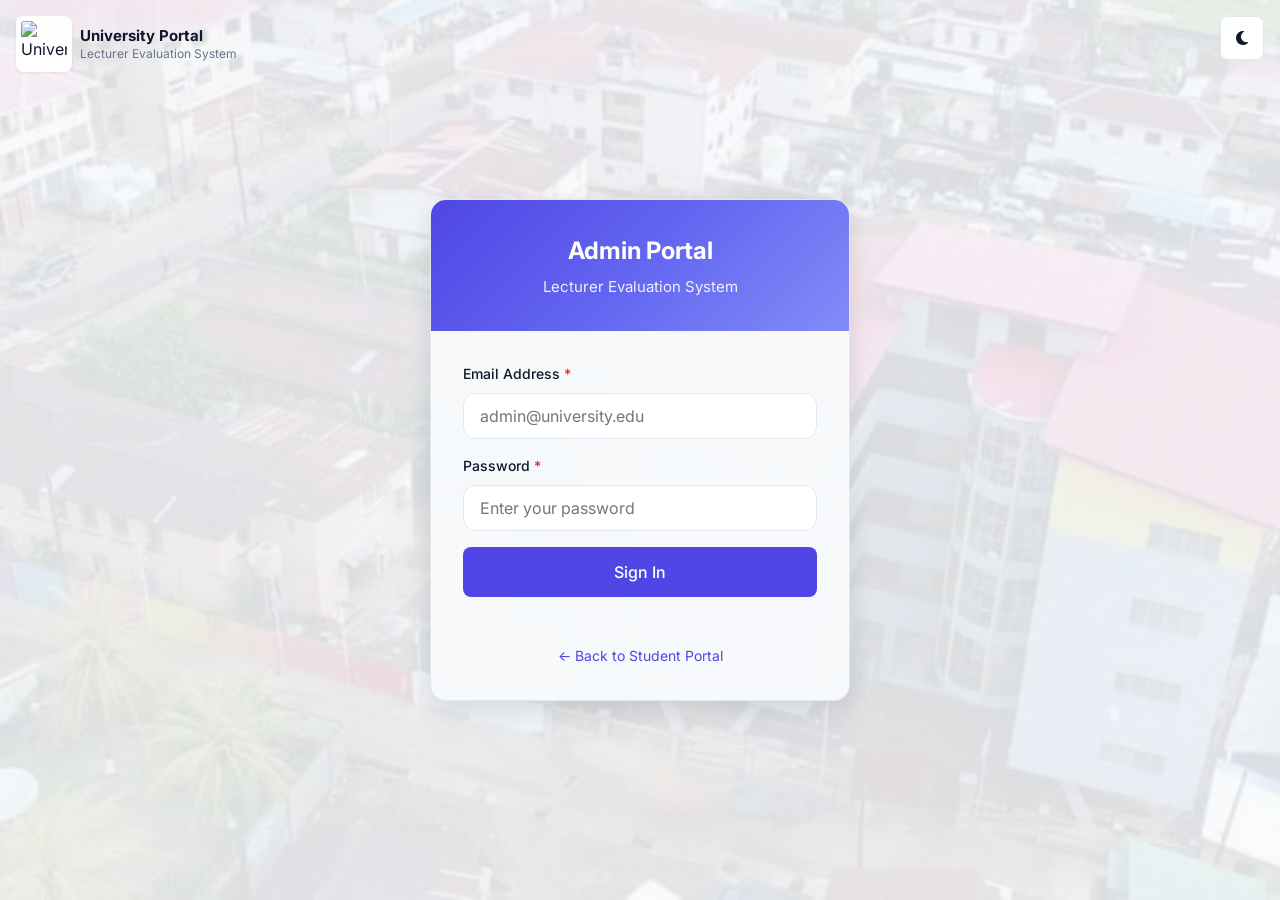
==== pages/admin-analytics.html @ 9523ce8c "first push" ====
<!DOCTYPE html>
<html lang="en">
<head>
  <meta charset="UTF-8">
  <meta name="viewport" content="width=device-width, initial-scale=1.0">
  <title>Analytics — Admin Portal</title>
  <link rel="stylesheet" href="../assets/css/main.css">
</head>
<body>
  <div class="admin-layout">
    <div class="sidebar-overlay"></div>

    <aside class="admin-sidebar">
      <div class="admin-sidebar__brand">
        <img src="../assets/images/school-logo.svg" alt="University Logo" class="school-logo school-logo--sm" width="40" height="40">
        <div class="admin-sidebar__brand-info">
          <h2>Admin Portal</h2>
          <p>Lecturer Evaluation</p>
        </div>
      </div>
      <button class="sidebar-close" aria-label="Close sidebar"><i class="fa-solid fa-xmark"></i></button>
      <nav>
        <ul class="admin-nav">
          <li><a href="admin-dashboard.html" class="admin-nav__link" data-page="dashboard"><span class="nav-icon"><i class="fa-solid fa-gauge-high"></i></span><span>Dashboard</span></a></li>
          <li><a href="admin-departments.html" class="admin-nav__link" data-page="departments"><span class="nav-icon"><i class="fa-solid fa-building-columns"></i></span><span>Departments</span></a></li>
          <li><a href="admin-lecturers.html" class="admin-nav__link" data-page="lecturers"><span class="nav-icon"><i class="fa-solid fa-user-graduate"></i></span><span>Lecturers</span></a></li>
          <li><a href="admin-analytics.html" class="admin-nav__link" data-page="analytics"><span class="nav-icon"><i class="fa-solid fa-chart-line"></i></span><span>Analytics</span></a></li>
          <li><a href="#" class="admin-nav__link" data-logout><span class="nav-icon"><i class="fa-solid fa-right-from-bracket"></i></span><span>Logout</span></a></li>
        </ul>
      </nav>
    </aside>

    <div class="admin-content">
      <div class="admin-topbar">
        <div class="flex gap-sm" style="align-items:center;">
          <button class="sidebar-toggle" aria-label="Toggle menu"><i class="fa-solid fa-bars"></i></button>
          <h1 class="admin-topbar__title">Analytics</h1>
        </div>
        <div class="admin-topbar__actions">
          <button class="theme-toggle theme-toggle--dark" data-theme-toggle aria-label="Toggle theme"><i class="fa-solid fa-moon"></i></button>
        </div>
      </div>

      <div class="admin-page">
        <!-- Summary Stats -->
        <div class="grid grid--3 mb-lg">
          <div class="stat-card stat-card--primary">
            <p class="stat-card__label">Overall Average Rating</p>
            <p class="stat-card__value" id="overall-rating">—</p>
          </div>
          <div class="stat-card stat-card--success">
            <p class="stat-card__label">Total Evaluations</p>
            <p class="stat-card__value" id="total-evaluations">—</p>
          </div>
          <div class="stat-card stat-card--warning">
            <p class="stat-card__label">Active Lecturers</p>
            <p class="stat-card__value" id="active-lecturers">—</p>
          </div>
        </div>

        <div class="grid grid--2 gap-lg mb-lg">
          <!-- Top 5 Lecturers -->
          <div class="card">
            <h2 class="card__title mb-md"><i class="fa-solid fa-trophy" style="margin-right:0.5rem;color:var(--color-primary);"></i>Top 5 Lecturers</h2>
            <div id="top5-chart" class="bar-chart"></div>
          </div>

          <!-- Rating Distribution -->
          <div class="card">
            <h2 class="card__title mb-md"><i class="fa-solid fa-star" style="margin-right:0.5rem;color:var(--color-warning);"></i>Rating Distribution</h2>
            <div id="rating-distribution"></div>
          </div>
        </div>

        <!-- Department Performance -->
        <div class="card mb-lg">
          <h2 class="card__title mb-md"><i class="fa-solid fa-building-columns" style="margin-right:0.5rem;color:var(--color-primary);"></i>Department Performance</h2>
          <div id="dept-chart" class="bar-chart"></div>
        </div>

        <!-- Lecturer Stats Table -->
        <div class="card">
          <h2 class="card__title mb-md"><i class="fa-solid fa-user-graduate" style="margin-right:0.5rem;color:var(--color-primary);"></i>Lecturer Evaluation Statistics</h2>
          <div class="table-wrapper">
            <table class="table">
              <thead>
                <tr>
                  <th>Lecturer</th>
                  <th>Department</th>
                  <th>Avg Rating</th>
                  <th>Total Evaluations</th>
                </tr>
              </thead>
              <tbody id="lecturer-stats-table">
                <tr><td colspan="4" class="text-center text-muted">Loading...</td></tr>
              </tbody>
            </table>
          </div>
        </div>

        <div id="analytics-error" class="empty-state" style="display:none;">
          <div class="empty-state__icon"><i class="fa-solid fa-triangle-exclamation"></i></div>
          <h3 class="empty-state__title">Unable to Load Analytics</h3>
          <p id="analytics-error-msg"></p>
          <button class="btn btn--primary mt-md" id="retry-btn">Retry</button>
        </div>
      </div>
    </div>
  </div>

  <script src="../assets/js/loader.js"></script>
  <script src="../assets/js/theme.js"></script>
  <script src="../assets/js/api.js"></script>
  <script src="../assets/js/ui.js"></script>
  <script>
    (function () {
      'use strict';

      if (!UI.requireAdminAuth()) return;
      UI.initAdminSidebar('analytics');

      async function loadAnalytics() {
        try {
          var data;
          try {
            data = await API.getAnalytics();
          } catch (e) {
            /* Fallback to dashboard endpoint if /analytics not available */
            data = await API.getDashboardAnalytics();
          }

          var stats = data.stats || data;

          document.getElementById('overall-rating').textContent =
            UI.formatNumber(stats.average_rating ?? stats.averageRating ?? 0, 1) + ' ★';
          document.getElementById('total-evaluations').textContent =
            stats.total_evaluations ?? stats.totalEvaluations ?? '0';
          document.getElementById('active-lecturers').textContent =
            stats.total_lecturers ?? stats.totalLecturers ?? '0';

          /* Top 5 lecturers */
          var topLecturers = (data.top_lecturers || data.topLecturers || []).slice(0, 5);
          var topData = topLecturers.map(function (l) {
            return {
              label: l.name || l.lecturer_name,
              value: l.average_rating ?? l.averageRating ?? l.rating ?? 0
            };
          });
          UI.renderBarChart(document.getElementById('top5-chart'), topData, 5);

          /* Rating distribution (1-5 stars) */
          var distribution = data.rating_distribution || data.ratingDistribution || {
            1: 0, 2: 0, 3: 0, 4: 0, 5: 0
          };
          UI.renderRatingDistribution(document.getElementById('rating-distribution'), distribution);

          /* Department performance */
          var deptPerf = data.department_performance || data.departmentPerformance || [];
          var deptData = deptPerf.map(function (d) {
            return {
              label: d.name || d.department_name,
              value: d.average_rating ?? d.averageRating ?? d.rating ?? 0
            };
          });
          UI.renderBarChart(document.getElementById('dept-chart'), deptData, 5);

          /* Lecturer stats table */
          var lecturerStats = data.lecturer_stats || data.lecturerStats || topLecturers;
          var tableBody = document.getElementById('lecturer-stats-table');

          if (!lecturerStats || lecturerStats.length === 0) {
            tableBody.innerHTML = '<tr><td colspan="4" class="text-center text-muted">No evaluation data yet</td></tr>';
          } else {
            tableBody.innerHTML = lecturerStats.map(function (l) {
              return '<tr>' +
                '<td><strong>' + UI.sanitizeInput(l.name || l.lecturer_name) + '</strong></td>' +
                '<td>' + UI.sanitizeInput(l.department_name || l.department?.name || '—') + '</td>' +
                '<td><span class="badge badge--success">' +
                  UI.formatNumber(l.average_rating ?? l.averageRating ?? 0, 1) + ' ★</span></td>' +
                '<td>' + (l.total_evaluations ?? l.totalEvaluations ?? l.evaluation_count ?? 0) + '</td>' +
              '</tr>';
            }).join('');
          }

          document.getElementById('analytics-error').style.display = 'none';
        } catch (err) {
          document.getElementById('analytics-error').style.display = 'block';
          document.getElementById('analytics-error-msg').textContent = err.message;
        }
      }

      document.getElementById('retry-btn').addEventListener('click', loadAnalytics);
      loadAnalytics();
    })();
  </script>
</body>
</html>
---- assets/css/main.css ----
/* ============================================
   Lecturer Evaluation System — Design System
   ============================================ */

@import url('https://cdnjs.cloudflare.com/ajax/libs/font-awesome/6.4.0/css/all.min.css');
@import url('https://fonts.googleapis.com/css2?family=Inter:wght@400;500;600;700&display=swap');

:root {
  /* Colors — Light Theme */
  --color-primary: #4f46e5;
  --color-primary-hover: #4338ca;
  --color-primary-light: #eef2ff;
  --color-success: #16a34a;
  --color-success-light: #dcfce7;
  --color-warning: #ea580c;
  --color-warning-light: #ffedd5;
  --color-error: #dc2626;
  --color-error-light: #fee2e2;

  --color-bg: #f8fafc;
  --color-bg-secondary: #ffffff;
  --color-surface: #ffffff;
  --color-border: #e2e8f0;
  --color-text: #0f172a;
  --color-text-secondary: #64748b;
  --color-text-muted: #94a3b8;

  --gradient-header: linear-gradient(135deg, #4f46e5 0%, #6366f1 50%, #818cf8 100%);
  --shadow-sm: 0 1px 3px rgba(15, 23, 42, 0.08);
  --shadow-md: 0 4px 12px rgba(15, 23, 42, 0.1);
  --shadow-lg: 0 8px 24px rgba(15, 23, 42, 0.12);

  --radius-sm: 8px;
  --radius-md: 12px;
  --radius-lg: 16px;

  --spacing-xs: 4px;
  --spacing-sm: 8px;
  --spacing-md: 16px;
  --spacing-lg: 24px;
  --spacing-xl: 32px;
  --spacing-2xl: 48px;

  --transition: 0.3s ease;
  --font-family: 'Inter', -apple-system, BlinkMacSystemFont, 'Segoe UI', sans-serif;
  --header-height: 64px;
  --sidebar-width: 260px;

  /* School background overlay — light theme */
  --bg-overlay: rgba(248, 250, 252, 0.88);
  --bg-overlay-strong: rgba(248, 250, 252, 0.94);
}

[data-theme="dark"] {
  --color-primary: #818cf8;
  --color-primary-hover: #a5b4fc;
  --color-primary-light: #1e1b4b;
  --color-success: #22c55e;
  --color-success-light: #14532d;
  --color-warning: #fb923c;
  --color-warning-light: #431407;
  --color-error: #f87171;
  --color-error-light: #450a0a;

  --color-bg: #0f172a;
  --color-bg-secondary: #1e293b;
  --color-surface: #1e293b;
  --color-border: #334155;
  --color-text: #f1f5f9;
  --color-text-secondary: #94a3b8;
  --color-text-muted: #64748b;

  --gradient-header: linear-gradient(135deg, #312e81 0%, #3730a3 50%, #4338ca 100%);
  --shadow-sm: 0 1px 3px rgba(0, 0, 0, 0.3);
  --shadow-md: 0 4px 12px rgba(0, 0, 0, 0.4);
  --shadow-lg: 0 8px 24px rgba(0, 0, 0, 0.5);

  /* School background overlay — dark theme */
  --bg-overlay: rgba(15, 23, 42, 0.86);
  --bg-overlay-strong: rgba(15, 23, 42, 0.92);
}

/* ============================================
   Reset & Base
   ============================================ */

*,
*::before,
*::after {
  box-sizing: border-box;
  margin: 0;
  padding: 0;
}

html {
  scroll-behavior: smooth;
}

body {
  font-family: var(--font-family);
  font-size: 16px;
  line-height: 1.6;
  color: var(--color-text);
  background-color: var(--color-bg);
  background-image:
    linear-gradient(var(--bg-overlay), var(--bg-overlay)),
    url('../images/building.jpg');
  background-size: cover;
  background-position: center center;
  background-attachment: fixed;
  background-repeat: no-repeat;
  transition: background-color var(--transition), color var(--transition);
  min-height: 100vh;
}

a {
  color: var(--color-primary);
  text-decoration: none;
  transition: color var(--transition);
}

a:hover {
  color: var(--color-primary-hover);
}

img {
  max-width: 100%;
  display: block;
}

button,
input,
select,
textarea {
  font-family: inherit;
  font-size: inherit;
}

/* ============================================
   Layout
   ============================================ */

.app-header {
  position: sticky;
  top: 0;
  z-index: 100;
  background: var(--gradient-header);
  color: #ffffff;
  padding: var(--spacing-md) var(--spacing-lg);
  box-shadow: var(--shadow-md);
}

.app-header__inner {
  max-width: 1200px;
  margin: 0 auto;
  display: flex;
  align-items: center;
  justify-content: space-between;
  gap: var(--spacing-md);
}

.app-header__brand {
  display: flex;
  align-items: center;
  gap: var(--spacing-sm);
  color: #ffffff;
  font-weight: 700;
  font-size: 1.125rem;
}

.app-header__brand:hover {
  color: #ffffff;
  opacity: 0.9;
}

.app-header__brand-icon {
  width: 36px;
  height: 36px;
  background: rgba(255, 255, 255, 0.2);
  border-radius: var(--radius-sm);
  display: flex;
  align-items: center;
  justify-content: center;
  font-size: 1.25rem;
}

/* School logo — top-left on all pages */
.school-logo {
  width: 48px;
  height: 48px;
  object-fit: contain;
  flex-shrink: 0;
  border-radius: var(--radius-sm);
  background: rgba(255, 255, 255, 0.95);
  padding: 4px;
  box-shadow: var(--shadow-sm);
  transition: transform var(--transition), box-shadow var(--transition);
}

.school-logo--sm {
  width: 40px;
  height: 40px;
  padding: 3px;
}

.school-logo--lg {
  width: 56px;
  height: 56px;
  padding: 5px;
}

a:hover .school-logo {
  transform: scale(1.04);
  box-shadow: var(--shadow-md);
}

.app-header__brand-text {
  display: flex;
  flex-direction: column;
  line-height: 1.25;
}

.app-header__brand-text small {
  font-size: 0.6875rem;
  font-weight: 500;
  opacity: 0.85;
  letter-spacing: 0.02em;
}

.app-header__actions {
  display: flex;
  align-items: center;
  gap: var(--spacing-sm);
}

.app-main {
  max-width: 1200px;
  margin: 0 auto;
  padding: var(--spacing-lg);
}

.app-main--wide {
  max-width: 1400px;
}

.page-title {
  font-size: 1.75rem;
  font-weight: 700;
  margin-bottom: var(--spacing-sm);
  color: var(--color-text);
}

.page-subtitle {
  color: var(--color-text-secondary);
  margin-bottom: var(--spacing-lg);
  font-size: 1rem;
}

/* Admin Layout */
.admin-layout {
  display: flex;
  min-height: 100vh;
}

.admin-sidebar {
  width: var(--sidebar-width);
  background: var(--bg-overlay-strong);
  backdrop-filter: blur(12px);
  -webkit-backdrop-filter: blur(12px);
  border-right: 1px solid var(--color-border);
  padding: var(--spacing-lg) 0;
  position: fixed;
  top: 0;
  left: 0;
  height: 100vh;
  overflow-y: auto;
  transition: transform var(--transition), background-color var(--transition);
  z-index: 200;
}

.admin-sidebar__brand {
  padding: 0 var(--spacing-lg) var(--spacing-lg);
  border-bottom: 1px solid var(--color-border);
  margin-bottom: var(--spacing-md);
  display: flex;
  align-items: center;
  gap: var(--spacing-sm);
}

.admin-sidebar__brand-info h2 {
  font-size: 1rem;
  font-weight: 700;
  color: var(--color-primary);
  line-height: 1.3;
}

.admin-sidebar__brand-info p {
  font-size: 0.6875rem;
  color: var(--color-text-muted);
  margin-top: 2px;
}

.admin-nav {
  list-style: none;
  margin: 0;
  padding: 0;
}

.admin-nav__link {
  display: flex;
  align-items: center;
  gap: var(--spacing-md);
  padding: 0.85rem 1.25rem;
  color: var(--color-text-secondary);
  font-weight: 600;
  font-size: 0.95rem;
  transition: background var(--transition), color var(--transition), transform var(--transition);
  border-left: 3px solid transparent;
  border-radius: 12px;
  margin: 0 var(--spacing-md) var(--spacing-sm) var(--spacing-md);
}

.admin-nav__link:hover {
  color: var(--color-primary);
  background: rgba(79, 70, 229, 0.08);
  transform: translateX(1px);
}

.admin-nav__link.active {
  color: var(--color-primary);
  background: var(--color-primary-light);
  border-left-color: var(--color-primary);
}

.admin-nav__link .nav-icon {
  width: 28px;
  min-width: 28px;
  height: 28px;
  display: inline-flex;
  align-items: center;
  justify-content: center;
  color: inherit;
  font-size: 1rem;
}

.admin-nav__link span {
  white-space: nowrap;
}

.admin-content {
  flex: 1;
  margin-left: var(--sidebar-width);
  min-height: 100vh;
}

.admin-topbar {
  background: var(--bg-overlay-strong);
  backdrop-filter: blur(12px);
  -webkit-backdrop-filter: blur(12px);
  border-bottom: 1px solid var(--color-border);
  padding: var(--spacing-md) var(--spacing-lg);
  display: flex;
  align-items: center;
  justify-content: space-between;
  position: sticky;
  top: 0;
  z-index: 100;
}

.admin-topbar__title {
  font-size: 1.25rem;
  font-weight: 600;
}

.admin-topbar__actions {
  display: flex;
  align-items: center;
  gap: var(--spacing-sm);
}

.admin-page {
  padding: var(--spacing-lg);
}

/* Mobile sidebar toggle */
.sidebar-toggle {
  display: none;
  background: transparent;
  border: 1px solid var(--color-border);
  color: var(--color-text);
  cursor: pointer;
  padding: 0.75rem;
  border-radius: var(--radius-sm);
  min-width: 44px;
  min-height: 44px;
  display: inline-flex;
  align-items: center;
  justify-content: center;
  transition: background var(--transition), color var(--transition), transform var(--transition);
}

.sidebar-toggle:hover,
.sidebar-toggle:focus-visible {
  background: var(--color-primary-light);
  color: var(--color-primary);
  transform: translateY(-1px);
}

.sidebar-toggle i {
  font-size: 1rem;
}

.sidebar-overlay {
  display: none;
  position: fixed;
  inset: 0;
  background: rgba(0, 0, 0, 0.45);
  z-index: 150;
}

.sidebar-close {
  display: none;
  position: absolute;
  top: var(--spacing-md);
  right: var(--spacing-md);
  background: transparent;
  border: none;
  color: var(--color-text-secondary);
  cursor: pointer;
  width: 40px;
  height: 40px;
  border-radius: 50%;
  transition: background var(--transition), color var(--transition);
  align-items: center;
  justify-content: center;
}

.sidebar-close:hover,
.sidebar-close:focus-visible {
  background: var(--color-primary-light);
  color: var(--color-primary);
}

.sidebar-close i {
  font-size: 1rem;
}

/* ============================================
   Grid & Flex Utilities
   ============================================ */

.grid {
  display: grid;
  gap: var(--spacing-md);
}

.grid--2 {
  grid-template-columns: repeat(2, 1fr);
}

.grid--3 {
  grid-template-columns: repeat(3, 1fr);
}

.grid--4 {
  grid-template-columns: repeat(4, 1fr);
}

.grid--auto {
  grid-template-columns: repeat(auto-fill, minmax(280px, 1fr));
}

.flex {
  display: flex;
}

.flex-center {
  display: flex;
  align-items: center;
  justify-content: center;
}

.flex-between {
  display: flex;
  align-items: center;
  justify-content: space-between;
}

.gap-sm { gap: var(--spacing-sm); }
.gap-md { gap: var(--spacing-md); }
.gap-lg { gap: var(--spacing-lg); }

.mt-sm { margin-top: var(--spacing-sm); }
.mt-md { margin-top: var(--spacing-md); }
.mt-lg { margin-top: var(--spacing-lg); }
.mb-md { margin-bottom: var(--spacing-md); }
.mb-lg { margin-bottom: var(--spacing-lg); }

.text-center { text-align: center; }
.text-muted { color: var(--color-text-secondary); }
.text-sm { font-size: 0.875rem; }

/* ============================================
   Card Component
   ============================================ */

.card {
  background: var(--bg-overlay-strong);
  backdrop-filter: blur(8px);
  -webkit-backdrop-filter: blur(8px);
  border: 1px solid transparent;
  border-radius: var(--radius-lg);
  box-shadow: var(--shadow-sm);
  padding: var(--spacing-lg);
  transition: box-shadow var(--transition), transform var(--transition), border-color var(--transition);
}

.card--hover:hover {
  box-shadow: var(--shadow-md);
  transform: translateY(-2px);
  border-color: var(--color-primary);
}

.card--clickable {
  cursor: pointer;
}

.card__header {
  margin-bottom: var(--spacing-md);
}

.card__title {
  font-size: 1.125rem;
  font-weight: 600;
  color: var(--color-text);
}

.card__subtitle {
  font-size: 0.875rem;
  color: var(--color-text-secondary);
  margin-top: var(--spacing-xs);
}

.card__body {
  color: var(--color-text-secondary);
}

.card__footer {
  margin-top: var(--spacing-md);
  padding-top: var(--spacing-md);
  border-top: 1px solid var(--color-border);
  display: flex;
  align-items: center;
  justify-content: space-between;
}

.card__icon {
  width: 48px;
  height: 48px;
  border-radius: var(--radius-sm);
  background: var(--color-primary-light);
  color: var(--color-primary);
  display: flex;
  align-items: center;
  justify-content: center;
  font-size: 1.5rem;
  margin-bottom: var(--spacing-md);
}

/* Stat Card */
.stat-card {
  background: var(--bg-overlay-strong);
  backdrop-filter: blur(8px);
  -webkit-backdrop-filter: blur(8px);
  border: 1px solid var(--color-border);
  border-radius: var(--radius-md);
  padding: var(--spacing-lg);
  box-shadow: var(--shadow-sm);
  transition: all var(--transition);
}

.stat-card:hover {
  box-shadow: var(--shadow-md);
}

.stat-card__label {
  font-size: 0.875rem;
  color: var(--color-text-secondary);
  font-weight: 500;
  margin-bottom: var(--spacing-sm);
}

.stat-card__value {
  font-size: 2rem;
  font-weight: 700;
  color: var(--color-text);
  line-height: 1.2;
}

.stat-card__change {
  font-size: 0.8125rem;
  margin-top: var(--spacing-sm);
  color: var(--color-success);
}

.stat-card--primary .stat-card__value { color: var(--color-primary); }
.stat-card--success .stat-card__value { color: var(--color-success); }
.stat-card--warning .stat-card__value { color: var(--color-warning); }

/* ============================================
   Button Component
   ============================================ */

.btn {
  display: inline-flex;
  align-items: center;
  justify-content: center;
  gap: var(--spacing-sm);
  padding: var(--spacing-sm) var(--spacing-md);
  border-radius: var(--radius-sm);
  font-weight: 500;
  font-size: 0.9375rem;
  cursor: pointer;
  border: 1px solid transparent;
  transition: all var(--transition);
  white-space: nowrap;
  line-height: 1.5;
}

.btn__icon {
  display: inline-flex;
  align-items: center;
  justify-content: center;
}

.btn__text {
  display: inline-flex;
}

.btn--responsive {
  min-width: 3rem;
}

.btn:disabled,
.btn.is-loading {
  opacity: 0.6;
  cursor: not-allowed;
  pointer-events: none;
}

.btn--primary {
  background: var(--color-primary);
  color: #ffffff;
}

.btn--primary:hover:not(:disabled) {
  background: var(--color-primary-hover);
  box-shadow: var(--shadow-sm);
}

.btn--secondary {
  background: var(--color-bg);
  color: var(--color-text);
  border-color: var(--color-border);
}

.btn--secondary:hover:not(:disabled) {
  background: var(--color-primary-light);
  border-color: var(--color-primary);
  color: var(--color-primary);
}

.btn--success {
  background: var(--color-success);
  color: #ffffff;
}

.btn--success:hover:not(:disabled) {
  filter: brightness(1.1);
}

.btn--danger {
  background: var(--color-error);
  color: #ffffff;
}

.btn--danger:hover:not(:disabled) {
  filter: brightness(1.1);
}

.btn--ghost {
  background: transparent;
  color: var(--color-text-secondary);
}

.btn--ghost:hover:not(:disabled) {
  background: var(--color-primary-light);
  color: var(--color-primary);
}

.btn--sm {
  padding: 6px 12px;
  font-size: 0.8125rem;
}

.btn--lg {
  padding: 12px 24px;
  font-size: 1rem;
}

.btn--block {
  width: 100%;
}

.btn--icon {
  padding: var(--spacing-sm);
  width: 40px;
  height: 40px;
}

/* ============================================
   Form Elements
   ============================================ */

.form-group {
  margin-bottom: var(--spacing-md);
}

.form-label {
  display: block;
  font-weight: 500;
  font-size: 0.875rem;
  margin-bottom: var(--spacing-sm);
  color: var(--color-text);
}

.form-label--required::after {
  content: ' *';
  color: var(--color-error);
}

.form-input,
.form-select,
.form-textarea {
  width: 100%;
  padding: 12px 16px;
  border: 1px solid var(--color-border);
  border-radius: var(--radius-md);
  background: var(--color-bg-secondary);
  color: var(--color-text);
  transition: border-color var(--transition), box-shadow var(--transition), background var(--transition);
}

.form-input:focus,
.form-select:focus,
.form-textarea:focus {
  outline: none;
  border-color: var(--color-primary);
  box-shadow: 0 0 0 3px rgba(79, 70, 229, 0.15);
}

.form-input.is-error,
.form-select.is-error,
.form-textarea.is-error {
  border-color: var(--color-error);
}

.form-error {
  font-size: 0.8125rem;
  color: var(--color-error);
  margin-top: var(--spacing-xs);
}

.form-textarea {
  resize: vertical;
  min-height: 100px;
}

.form-hint {
  font-size: 0.8125rem;
  color: var(--color-text-muted);
  margin-top: var(--spacing-xs);
}

/* ============================================
   Star Rating Component
   ============================================ */

.star-rating {
  display: flex;
  gap: var(--spacing-xs);
}

.star-rating__star {
  background: none;
  border: none;
  cursor: pointer;
  font-size: 1.75rem;
  color: var(--color-border);
  transition: color var(--transition), transform var(--transition);
  padding: 2px;
  line-height: 1;
}

.star-rating__star:hover,
.star-rating__star.active,
.star-rating__star.hover-preview {
  color: #fbbf24;
  transform: scale(1.1);
}

.star-rating__star:focus {
  outline: 2px solid var(--color-primary);
  outline-offset: 2px;
  border-radius: 2px;
}

.star-rating--readonly .star-rating__star {
  cursor: default;
  pointer-events: none;
}

.rating-question {
  padding: var(--spacing-md);
  border: 1px solid var(--color-border);
  border-radius: var(--radius-sm);
  margin-bottom: var(--spacing-md);
  background: var(--color-bg-secondary);
  transition: border-color var(--transition);
}

.rating-question.is-valid {
  border-color: var(--color-success);
}

.rating-question__label {
  font-weight: 500;
  margin-bottom: var(--spacing-sm);
  display: block;
}

/* ============================================
   Modal System
   ============================================ */

.modal-overlay {
  position: fixed;
  inset: 0;
  background: rgba(15, 23, 42, 0.6);
  backdrop-filter: blur(4px);
  display: flex;
  align-items: center;
  justify-content: center;
  z-index: 1000;
  padding: var(--spacing-md);
  opacity: 0;
  visibility: hidden;
  transition: opacity var(--transition), visibility var(--transition);
}

.modal-overlay.is-open {
  opacity: 1;
  visibility: visible;
}

.modal {
  background: var(--color-surface);
  border-radius: var(--radius-lg);
  box-shadow: var(--shadow-lg);
  width: 100%;
  max-width: 480px;
  max-height: 90vh;
  overflow-y: auto;
  transform: scale(0.95) translateY(10px);
  transition: transform var(--transition);
}

.modal-overlay.is-open .modal {
  transform: scale(1) translateY(0);
}

.modal__header {
  padding: var(--spacing-lg);
  border-bottom: 1px solid var(--color-border);
  display: flex;
  align-items: center;
  justify-content: space-between;
}

.modal__title {
  font-size: 1.125rem;
  font-weight: 600;
}

.modal__close {
  background: none;
  border: none;
  font-size: 1.5rem;
  color: var(--color-text-secondary);
  cursor: pointer;
  padding: var(--spacing-xs);
  border-radius: var(--radius-sm);
  line-height: 1;
  transition: all var(--transition);
}

.modal__close:hover {
  background: var(--color-primary-light);
  color: var(--color-primary);
}

.modal__body {
  padding: var(--spacing-lg);
}

.modal__footer {
  padding: var(--spacing-md) var(--spacing-lg);
  border-top: 1px solid var(--color-border);
  display: flex;
  justify-content: flex-end;
  gap: var(--spacing-sm);
}

/* ============================================
   Toast Notifications
   ============================================ */

.toast-container {
  position: fixed;
  top: var(--spacing-lg);
  right: var(--spacing-lg);
  z-index: 2000;
  display: flex;
  flex-direction: column;
  gap: var(--spacing-sm);
  max-width: 400px;
  width: calc(100% - 32px);
}

.toast {
  display: flex;
  align-items: flex-start;
  gap: var(--spacing-sm);
  padding: var(--spacing-md);
  border-radius: var(--radius-md);
  box-shadow: var(--shadow-lg);
  animation: toastIn 0.3s ease;
  border: 1px solid transparent;
}

.toast--success {
  background: var(--color-success-light);
  border-color: var(--color-success);
  color: var(--color-success);
}

.toast--error {
  background: var(--color-error-light);
  border-color: var(--color-error);
  color: var(--color-error);
}

.toast--warning {
  background: var(--color-warning-light);
  border-color: var(--color-warning);
  color: var(--color-warning);
}

.toast--info {
  background: var(--color-primary-light);
  border-color: var(--color-primary);
  color: var(--color-primary);
}

.toast__message {
  flex: 1;
  font-size: 0.875rem;
  font-weight: 500;
}

.toast__close {
  background: none;
  border: none;
  cursor: pointer;
  font-size: 1.125rem;
  opacity: 0.7;
  padding: 0;
  line-height: 1;
}

.toast__close:hover {
  opacity: 1;
}

@keyframes toastIn {
  from {
    opacity: 0;
    transform: translateX(100%);
  }
  to {
    opacity: 1;
    transform: translateX(0);
  }
}

/* ============================================
   Global Loader
   ============================================ */

.global-loader {
  position: fixed;
  inset: 0;
  background: rgba(15, 23, 42, 0.5);
  backdrop-filter: blur(6px);
  display: flex;
  align-items: center;
  justify-content: center;
  z-index: 9999;
  opacity: 0;
  visibility: hidden;
  transition: opacity var(--transition), visibility var(--transition);
}

.global-loader.is-visible {
  opacity: 1;
  visibility: visible;
}

.global-loader__content {
  background: var(--color-surface);
  padding: var(--spacing-xl);
  border-radius: var(--radius-lg);
  box-shadow: var(--shadow-lg);
  text-align: center;
  min-width: 200px;
}

.global-loader__spinner {
  width: 48px;
  height: 48px;
  border: 4px solid var(--color-border);
  border-top-color: var(--color-primary);
  border-radius: 50%;
  animation: spin 0.8s linear infinite;
  margin: 0 auto var(--spacing-md);
}

.global-loader__text {
  color: var(--color-text-secondary);
  font-weight: 500;
  font-size: 0.9375rem;
}

@keyframes spin {
  to { transform: rotate(360deg); }
}

/* ============================================
   Theme Toggle
   ============================================ */

.theme-toggle {
  background: rgba(255, 255, 255, 0.18);
  border: 1px solid rgba(255, 255, 255, 0.22);
  color: #ffffff;
  width: 44px;
  height: 44px;
  border-radius: var(--radius-sm);
  cursor: pointer;
  display: inline-flex;
  align-items: center;
  justify-content: center;
  font-size: 1rem;
  transition: background var(--transition), color var(--transition), transform var(--transition);
}

.theme-toggle:hover,
.theme-toggle:focus-visible {
  background: rgba(255, 255, 255, 0.3);
  transform: translateY(-1px);
}

.theme-toggle--dark {
  background: var(--color-bg-secondary);
  border-color: var(--color-border);
  color: var(--color-text);
}

.theme-toggle--dark:hover {
  background: var(--color-primary-light);
  color: var(--color-primary);
}

.theme-toggle i {
  font-size: 1rem;
}

/* ============================================
   Table
   ============================================ */

.table-wrapper {
  overflow-x: auto;
  border: 1px solid var(--color-border);
  border-radius: var(--radius-md);
  background: var(--bg-overlay-strong);
  backdrop-filter: blur(8px);
  -webkit-backdrop-filter: blur(8px);
}

.table {
  width: 100%;
  border-collapse: collapse;
  font-size: 0.9375rem;
}

.table th,
.table td {
  padding: var(--spacing-sm) var(--spacing-md);
  text-align: left;
  border-bottom: 1px solid var(--color-border);
}

.table th {
  background: var(--color-bg);
  font-weight: 600;
  color: var(--color-text-secondary);
  font-size: 0.8125rem;
  text-transform: uppercase;
  letter-spacing: 0.05em;
}

.table tr:last-child td {
  border-bottom: none;
}

.table tr:hover td {
  background: var(--color-primary-light);
}

.table__actions {
  display: flex;
  gap: var(--spacing-xs);
}

/* ============================================
   Charts (CSS Bars)
   ============================================ */

.bar-chart {
  display: flex;
  flex-direction: column;
  gap: var(--spacing-sm);
}

.bar-chart__item {
  display: flex;
  align-items: center;
  gap: var(--spacing-md);
}

.bar-chart__label {
  min-width: 120px;
  font-size: 0.875rem;
  color: var(--color-text-secondary);
  flex-shrink: 0;
}

.bar-chart__track {
  flex: 1;
  height: 24px;
  background: var(--color-bg);
  border-radius: var(--radius-sm);
  overflow: hidden;
}

.bar-chart__fill {
  height: 100%;
  background: var(--gradient-header);
  border-radius: var(--radius-sm);
  transition: width 0.6s ease;
  min-width: 4px;
}

.bar-chart__value {
  min-width: 48px;
  text-align: right;
  font-weight: 600;
  font-size: 0.875rem;
}

.rating-distribution {
  display: flex;
  flex-direction: column;
  gap: var(--spacing-sm);
}

.rating-bar {
  display: flex;
  align-items: center;
  gap: var(--spacing-sm);
}

.rating-bar__stars {
  min-width: 60px;
  font-size: 0.875rem;
  color: #fbbf24;
}

.rating-bar__track {
  flex: 1;
  height: 20px;
  background: var(--color-bg);
  border-radius: var(--radius-sm);
  overflow: hidden;
}

.rating-bar__fill {
  height: 100%;
  background: #fbbf24;
  border-radius: var(--radius-sm);
  transition: width 0.6s ease;
}

.rating-bar__count {
  min-width: 40px;
  text-align: right;
  font-size: 0.875rem;
  color: var(--color-text-secondary);
}

/* ============================================
   Badge
   ============================================ */

.badge {
  display: inline-flex;
  align-items: center;
  padding: 2px 10px;
  border-radius: 999px;
  font-size: 0.75rem;
  font-weight: 600;
}

.badge--primary {
  background: var(--color-primary-light);
  color: var(--color-primary);
}

.badge--success {
  background: var(--color-success-light);
  color: var(--color-success);
}

.badge--warning {
  background: var(--color-warning-light);
  color: var(--color-warning);
}

/* ============================================
   Empty State
   ============================================ */

.empty-state {
  text-align: center;
  padding: var(--spacing-2xl) var(--spacing-lg);
  color: var(--color-text-secondary);
}

.empty-state__icon {
  font-size: 3rem;
  margin-bottom: var(--spacing-md);
  opacity: 0.6;
  color: var(--color-primary);
}

.empty-state__icon i {
  display: inline-flex;
  align-items: center;
  justify-content: center;
}

.empty-state__title {
  font-size: 1.125rem;
  font-weight: 600;
  color: var(--color-text);
  margin-bottom: var(--spacing-sm);
}

/* ============================================
   Breadcrumb
   ============================================ */

.breadcrumb {
  display: flex;
  align-items: center;
  gap: var(--spacing-sm);
  font-size: 0.875rem;
  color: var(--color-text-secondary);
  margin-bottom: var(--spacing-lg);
  flex-wrap: wrap;
}

.breadcrumb a {
  color: var(--color-primary);
}

.breadcrumb__separator {
  color: var(--color-text-muted);
}

/* ============================================
   Login Page
   ============================================ */

.login-page {
  min-height: 100vh;
  display: flex;
  align-items: center;
  justify-content: center;
  padding: var(--spacing-lg);
  position: relative;
}

.login-page__logo {
  position: fixed;
  top: var(--spacing-md);
  left: var(--spacing-md);
  display: flex;
  align-items: center;
  gap: var(--spacing-sm);
  z-index: 10;
  text-decoration: none;
  color: var(--color-text);
}

.login-page__logo:hover {
  color: var(--color-text);
}

.login-page__logo-text {
  display: flex;
  flex-direction: column;
  line-height: 1.25;
}

.login-page__logo-text strong {
  font-size: 0.9375rem;
  font-weight: 700;
}

.login-page__logo-text span {
  font-size: 0.75rem;
  color: var(--color-text-secondary);
}

.login-page__theme {
  position: fixed;
  top: var(--spacing-md);
  right: var(--spacing-md);
  z-index: 10;
}

.login-card {
  width: 100%;
  max-width: 420px;
  background: var(--bg-overlay-strong);
  backdrop-filter: blur(12px);
  -webkit-backdrop-filter: blur(12px);
  border: 1px solid var(--color-border);
  border-radius: var(--radius-lg);
  box-shadow: var(--shadow-lg);
  overflow: hidden;
}

.login-card__header {
  background: var(--gradient-header);
  padding: var(--spacing-xl);
  text-align: center;
  color: #ffffff;
}

.login-card__header h1 {
  font-size: 1.5rem;
  font-weight: 700;
  margin-bottom: var(--spacing-xs);
}

.login-card__header p {
  opacity: 0.9;
  font-size: 0.9375rem;
}

.login-card__body {
  padding: var(--spacing-xl);
}

.login-card__footer {
  text-align: center;
  padding: var(--spacing-md) var(--spacing-xl) var(--spacing-xl);
  font-size: 0.875rem;
}

/* ============================================
   Hero Section (Student Home)
   ============================================ */

.hero {
  text-align: center;
  padding: var(--spacing-xl) 0;
  margin-bottom: var(--spacing-lg);
}

.hero__title {
  font-size: 2rem;
  font-weight: 700;
  margin-bottom: var(--spacing-sm);
  background: var(--gradient-header);
  -webkit-background-clip: text;
  -webkit-text-fill-color: transparent;
  background-clip: text;
}

.hero__subtitle {
  color: var(--color-text-secondary);
  max-width: 600px;
  margin: 0 auto;
  font-size: 1.0625rem;
}

.anonymous-badge {
  display: inline-flex;
  align-items: center;
  gap: var(--spacing-sm);
  background: var(--color-success-light);
  color: var(--color-success);
  padding: var(--spacing-sm) var(--spacing-md);
  border-radius: 999px;
  font-size: 0.875rem;
  font-weight: 500;
  margin-top: var(--spacing-md);
}

/* ============================================
   Lecturer Avatar
   ============================================ */

.lecturer-avatar {
  width: 56px;
  height: 56px;
  border-radius: 50%;
  background: var(--gradient-header);
  color: #ffffff;
  display: flex;
  align-items: center;
  justify-content: center;
  font-weight: 700;
  font-size: 1.25rem;
  flex-shrink: 0;
}

.lecturer-card {
  display: flex;
  align-items: center;
  gap: var(--spacing-md);
}

.lecturer-card__info h3 {
  font-size: 1rem;
  font-weight: 600;
}

.lecturer-card__info p {
  font-size: 0.875rem;
  color: var(--color-text-secondary);
}

/* ============================================
   Responsive Breakpoints
   ============================================ */

@media (max-width: 1024px) {
  .grid--4,
  .grid--3 {
    grid-template-columns: repeat(2, minmax(0, 1fr));
  }
}

@media (max-width: 768px) {
  .grid--4,
  .grid--3,
  .grid--2 {
    grid-template-columns: repeat(2, minmax(0, 1fr));
  }

  .admin-sidebar {
    transform: translateX(-100%);
  }

  .admin-sidebar.is-open {
    transform: translateX(0);
  }

  .sidebar-overlay.is-visible {
    display: block;
  }

  .sidebar-toggle {
    display: inline-flex;
  }

  .admin-content {
    margin-left: 0;
  }

  .app-header__brand-text span:last-child,
  .app-header__brand-text small {
    display: none;
  }

  .page-title {
    font-size: 1.5rem;
  }

  .hero__title {
    font-size: 1.75rem;
  }

  .stat-card__value {
    font-size: 1.75rem;
  }

  .bar-chart__label {
    min-width: 90px;
    font-size: 0.8125rem;
  }

  .table th,
  .table td {
    padding: var(--spacing-sm);
    font-size: 0.8125rem;
  }

  .modal {
    max-width: 100%;
    margin: var(--spacing-sm);
  }

  .toast-container {
    top: var(--spacing-sm);
    right: var(--spacing-sm);
  }
}

@media (max-width: 560px) {
  .grid--4,
  .grid--3,
  .grid--2,
  .grid--auto {
    grid-template-columns: 1fr;
  }

  .admin-sidebar {
    width: 100%;
  }

  .sidebar-close {
    display: inline-flex;
  }

  .admin-nav__link {
    margin-left: var(--spacing-md);
    margin-right: var(--spacing-md);
    padding: 0.85rem 1rem;
  }

  .admin-page,
  .app-main {
    padding: var(--spacing-md);
  }

  .card {
    padding: var(--spacing-md);
  }

  .btn--lg {
    padding: 10px 16px;
  }

  .btn--responsive {
    min-width: 2.5rem;
    padding: 0.75rem 0.85rem;
  }

  .btn--responsive .btn__text {
    display: none;
  }
}
  .admin-sidebar {
    transform: translateX(-100%);
  }

  .admin-sidebar.is-open {
    transform: translateX(0);
  }

  .sidebar-overlay.is-visible {
    display: block;
  }

  .sidebar-toggle {
    display: flex;
  }

  .admin-content {
    margin-left: 0;
  }

  .grid--2,
  .grid--3,
  .grid--4 {
    grid-template-columns: 1fr;
  }

  .app-header__brand-text span:last-child,
  .app-header__brand-text small {
    display: none;
  }

  .page-title {
    font-size: 1.5rem;
  }

  .hero__title {
    font-size: 1.5rem;
  }

  .stat-card__value {
    font-size: 1.5rem;
  }

  .bar-chart__label {
    min-width: 80px;
    font-size: 0.8125rem;
  }

  .table th,
  .table td {
    padding: var(--spacing-sm);
    font-size: 0.8125rem;
  }

  .modal {
    max-width: 100%;
    margin: var(--spacing-sm);
  }

  .toast-container {
    top: var(--spacing-sm);
    right: var(--spacing-sm);
  }

  .fa-xmark{
    border: 1px solid grey;
   padding:  5px;
   border-radius: 50%;
   font-size: 20px
  }

@media (max-width: 480px) {
  .app-main {
    padding: var(--spacing-md);
  }

  .admin-page {
    padding: var(--spacing-md);
  }

  .card {
    padding: var(--spacing-md);
  }

  .btn--lg {
    padding: 10px 16px;
  }
}
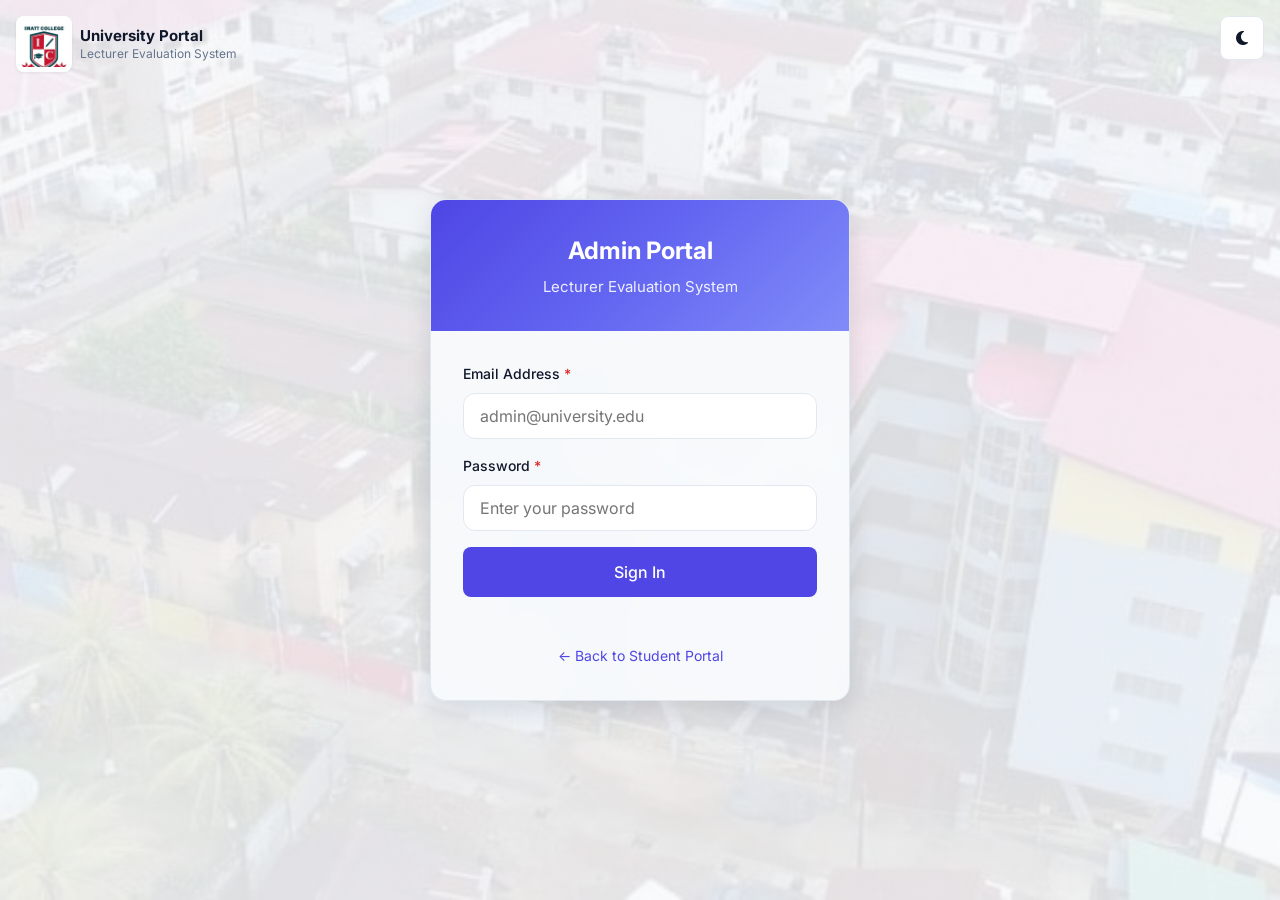
==== commit aa089283: "first patch" ====
--- a/pages/admin-analytics.html
+++ b/pages/admin-analytics.html
@@ -12,7 +12,7 @@
 
     <aside class="admin-sidebar">
       <div class="admin-sidebar__brand">
-        <img src="../assets/images/school-logo.svg" alt="University Logo" class="school-logo school-logo--sm" width="40" height="40">
+        <img src="../assets/images/logo.jpg" alt="University Logo" class="school-logo school-logo--sm" width="40" height="40">
         <div class="admin-sidebar__brand-info">
           <h2>Admin Portal</h2>
           <p>Lecturer Evaluation</p>
--- a/assets/css/main.css
+++ b/assets/css/main.css
@@ -1479,6 +1479,21 @@
    Responsive Breakpoints
    ============================================ */
 
+@media (min-width: 769px) {
+  .admin-sidebar {
+    transform: translateX(0);
+  }
+
+  .sidebar-toggle,
+  .sidebar-close {
+    display: none !important;
+  }
+
+  .admin-content {
+    margin-left: var(--sidebar-width);
+  }
+}
+
 @media (max-width: 1024px) {
   .grid--4,
   .grid--3 {
@@ -1596,76 +1611,6 @@
     display: none;
   }
 }
-  .admin-sidebar {
-    transform: translateX(-100%);
-  }
-
-  .admin-sidebar.is-open {
-    transform: translateX(0);
-  }
-
-  .sidebar-overlay.is-visible {
-    display: block;
-  }
-
-  .sidebar-toggle {
-    display: flex;
-  }
-
-  .admin-content {
-    margin-left: 0;
-  }
-
-  .grid--2,
-  .grid--3,
-  .grid--4 {
-    grid-template-columns: 1fr;
-  }
-
-  .app-header__brand-text span:last-child,
-  .app-header__brand-text small {
-    display: none;
-  }
-
-  .page-title {
-    font-size: 1.5rem;
-  }
-
-  .hero__title {
-    font-size: 1.5rem;
-  }
-
-  .stat-card__value {
-    font-size: 1.5rem;
-  }
-
-  .bar-chart__label {
-    min-width: 80px;
-    font-size: 0.8125rem;
-  }
-
-  .table th,
-  .table td {
-    padding: var(--spacing-sm);
-    font-size: 0.8125rem;
-  }
-
-  .modal {
-    max-width: 100%;
-    margin: var(--spacing-sm);
-  }
-
-  .toast-container {
-    top: var(--spacing-sm);
-    right: var(--spacing-sm);
-  }
-
-  .fa-xmark{
-    border: 1px solid grey;
-   padding:  5px;
-   border-radius: 50%;
-   font-size: 20px
-  }
 
 @media (max-width: 480px) {
   .app-main {
